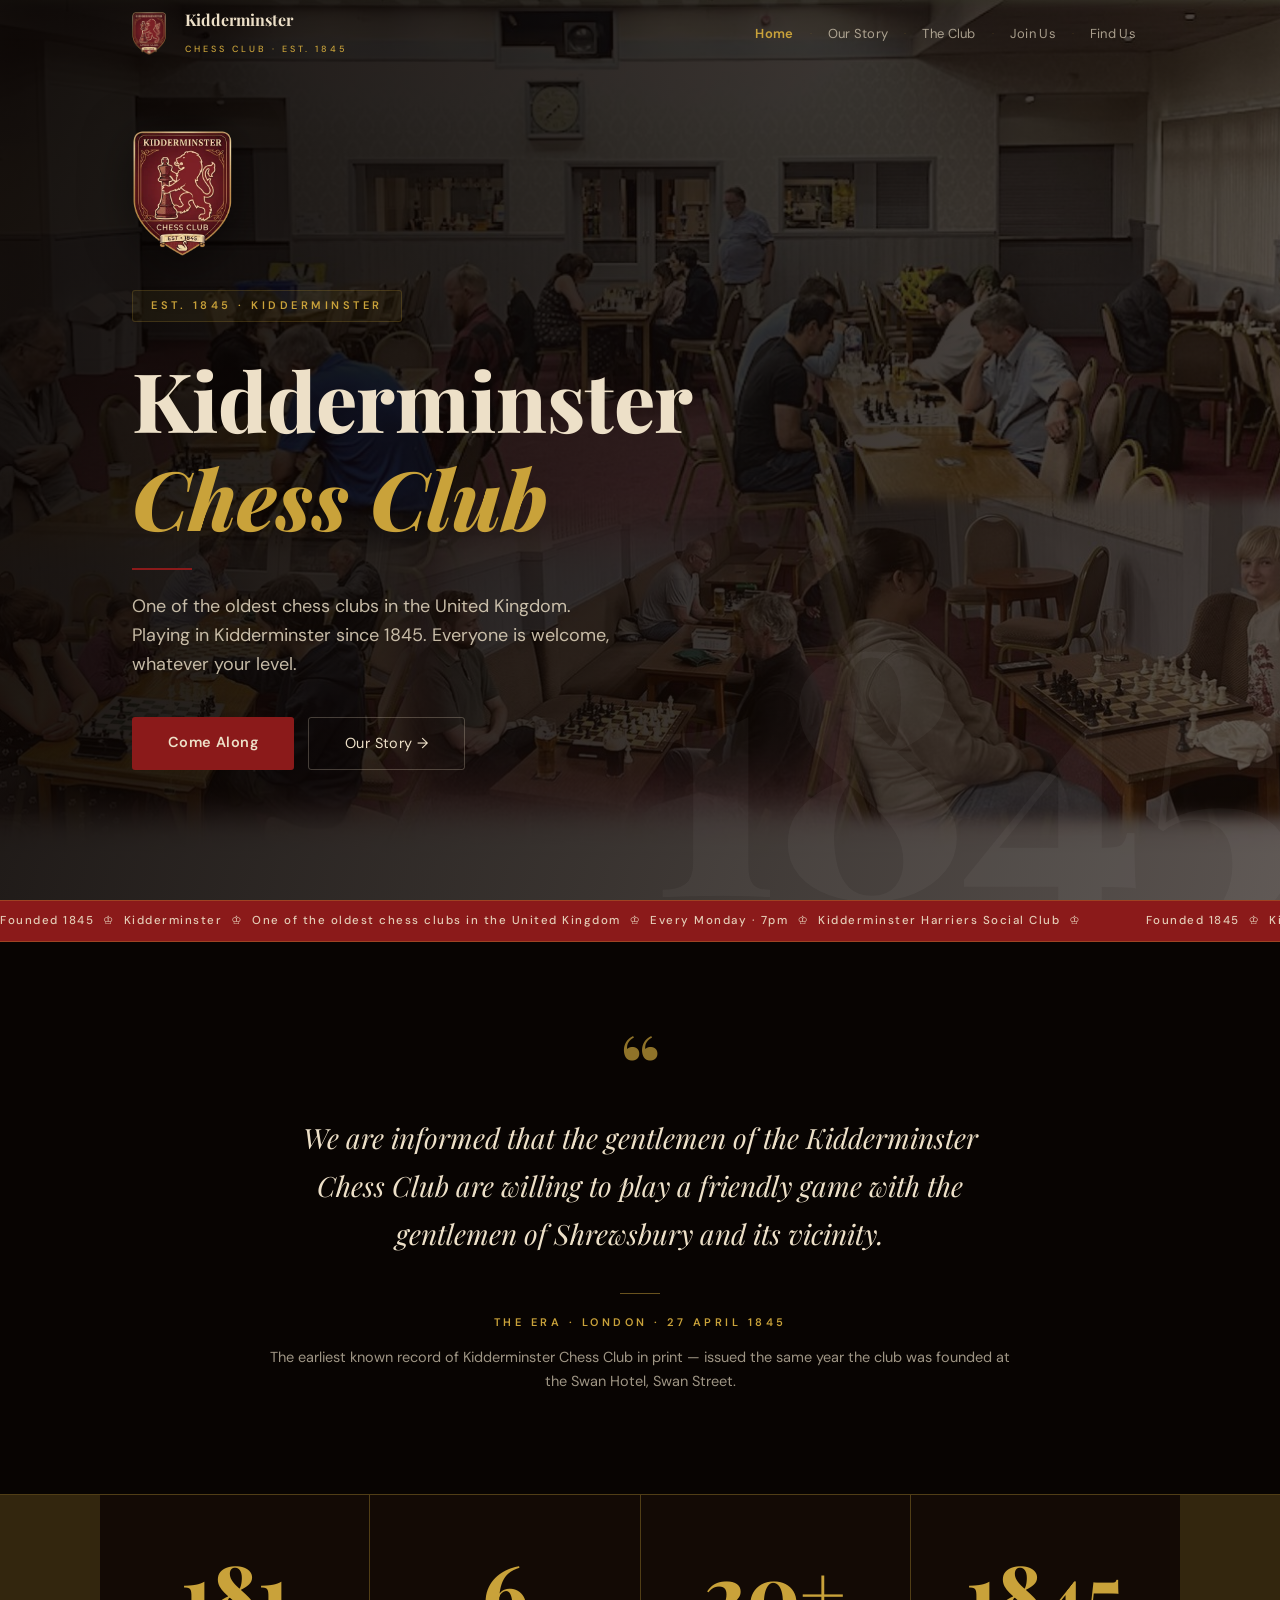
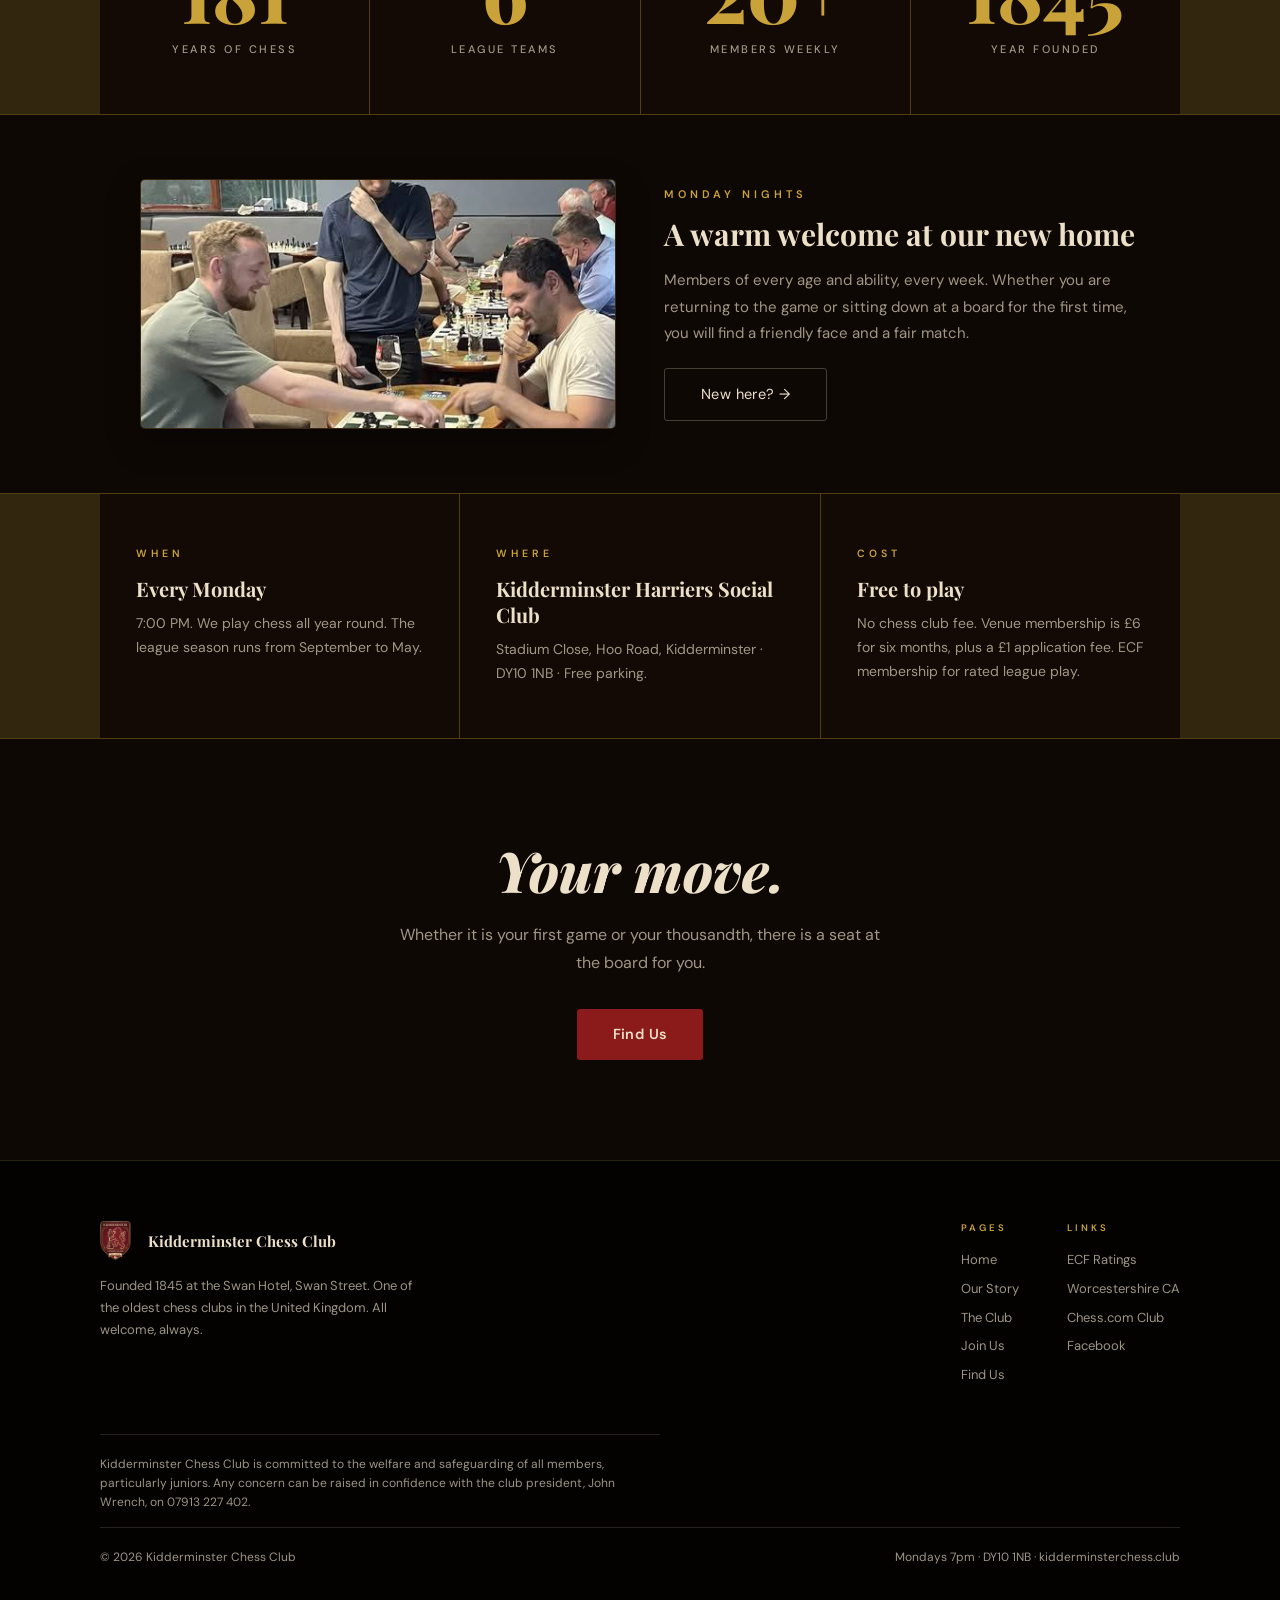
==== index.html @ d69daa22 "Add files via upload" ====
<!DOCTYPE html>
<html lang="en">
<head>
<meta charset="UTF-8">
<meta name="viewport" content="width=device-width, initial-scale=1.0">
<title>Kidderminster Chess Club | Founded 1845 | One of the UK's Oldest Chess Clubs</title>
<meta name="description" content="Kidderminster Chess Club has met since 1845. All abilities welcome, every Monday 7pm at Kidderminster Harriers Social Club. Beginners to county champions.">
<link rel="canonical" href="https://kidderminsterchess.club/">
<meta property="og:type" content="website">
<meta property="og:title" content="Kidderminster Chess Club | Founded 1845 | One of the UK's Oldest Chess Clubs">
<meta property="og:description" content="Kidderminster Chess Club has met since 1845. All abilities welcome, every Monday 7pm at Kidderminster Harriers Social Club. Beginners to county champions.">
<meta property="og:url" content="https://kidderminsterchess.club/">
<meta property="og:image" content="https://kidderminsterchess.club/images/new-venue.jpg">
<meta property="og:site_name" content="Kidderminster Chess Club">
<meta name="twitter:card" content="summary_large_image">
<meta name="twitter:title" content="Kidderminster Chess Club | Founded 1845 | One of the UK's Oldest Chess Clubs">
<meta name="twitter:description" content="Kidderminster Chess Club has met since 1845. All abilities welcome, every Monday 7pm at Kidderminster Harriers Social Club. Beginners to county champions.">
<meta name="twitter:image" content="https://kidderminsterchess.club/images/new-venue.jpg">
<meta name="theme-color" content="#0e0804">
<link rel="icon" type="image/png" sizes="32x32" href="/images/favicon-32.png">
<link rel="icon" type="image/png" sizes="16x16" href="/images/favicon-16.png">
<link rel="apple-touch-icon" sizes="180x180" href="/images/favicon-180.png">
<link rel="manifest" href="/site.webmanifest">
<link rel="preconnect" href="https://fonts.googleapis.com">
<link rel="preconnect" href="https://fonts.gstatic.com" crossorigin>
<link href="https://fonts.googleapis.com/css2?family=Playfair+Display:ital,wght@0,400;0,600;0,700;0,800;1,400;1,600;1,700&family=DM+Sans:wght@300;400;500;600;700&display=swap" rel="stylesheet">
<link rel="stylesheet" href="/styles.css">
<link rel="preload" as="image" href="/images/new-venue.jpg" fetchpriority="high">
<script type="application/ld+json">{
  "@context":"https://schema.org",
  "@type":"SportsClub",
  "name":"Kidderminster Chess Club",
  "alternateName":"KCC",
  "foundingDate":"1845",
  "url":"https://kidderminsterchess.club",
  "logo":"https://kidderminsterchess.club/images/logo.png",
  "image":"https://kidderminsterchess.club/images/new-venue.jpg",
  "email":"j.wrench11@gmail.com",
  "telephone":"+447913227402",
  "sport":"Chess",
  "description":"Kidderminster Chess Club, founded 1845, is one of the oldest chess clubs in the United Kingdom. All abilities welcome, every Monday at 7pm.",
  "address":{
    "@type":"PostalAddress",
    "streetAddress":"Kidderminster Harriers Social & Supporters Club, Stadium Close, Hoo Road",
    "addressLocality":"Kidderminster",
    "addressRegion":"Worcestershire",
    "postalCode":"DY10 1NB",
    "addressCountry":"GB"
  },
  "openingHours":"Mo 19:00-22:00"
}</script>
<!-- ANALYTICS: paste your Plausible or Google Analytics snippet here before launch -->
</head>
<body>
<a class="skip-link" href="#main">Skip to content</a><nav class="nav">
  <div class="nav-inner">
    <a href="/" class="nav-brand">
      <img src="/images/logo.webp" alt="Kidderminster Chess Club crest" width="360" height="386">
      <span class="nav-text"><span class="t1">Kidderminster</span><br><span class="t2">Chess Club · Est. 1845</span></span>
    </a>
    <div class="nav-links"><a href="/" class="active">Home</a><span class="sep">·</span><a href="/our-story.html">Our Story</a><span class="sep">·</span><a href="/the-club.html">The Club</a><span class="sep">·</span><a href="/join-us.html">Join Us</a><span class="sep">·</span><a href="/find-us.html">Find Us</a></div>
    <button class="nav-toggle" aria-label="Menu">Menu</button>
  </div>
  <div class="nav-mobile"><a href="/" class="active">Home</a><a href="/our-story.html">Our Story</a><a href="/the-club.html">The Club</a><a href="/join-us.html">Join Us</a><a href="/find-us.html">Find Us</a></div>
</nav><main id="main">
<section class="hero">
  <div class="hero-year">1845</div>
  <div class="hero-content">
    <img src="/images/logo.webp" alt="Kidderminster Chess Club crest" class="hero-badge" width="360" height="386" fetchpriority="high">
    <div class="hero-pill"><span>Est. 1845 · Kidderminster</span></div>
    <h1>Kidderminster<br><em>Chess Club</em></h1>
    <div class="hero-rule"></div>
    <p>One of the oldest chess clubs in the United Kingdom. Playing in Kidderminster since 1845. Everyone is welcome, whatever your level.</p>
    <div class="hero-btns">
      <a href="/find-us.html" class="btn btn-primary">Come Along</a>
      <a href="/our-story.html" class="btn btn-ghost">Our Story →</a>
    </div>
  </div>
</section>

<div class="marquee"><div class="marquee-track">
  <span>Founded 1845 &nbsp;♔&nbsp; Kidderminster &nbsp;♔&nbsp; One of the oldest chess clubs in the United Kingdom &nbsp;♔&nbsp; Every Monday · 7pm &nbsp;♔&nbsp; Kidderminster Harriers Social Club &nbsp;♔&nbsp; </span>
  <span aria-hidden="true">Founded 1845 &nbsp;♔&nbsp; Kidderminster &nbsp;♔&nbsp; One of the oldest chess clubs in the United Kingdom &nbsp;♔&nbsp; Every Monday · 7pm &nbsp;♔&nbsp; Kidderminster Harriers Social Club &nbsp;♔&nbsp; </span>
</div></div>

<section class="quote">
  <div class="quote-inner reveal">
    <div class="quote-mark">&ldquo;</div>
    <p class="quote-text">We are informed that the gentlemen of the Kidderminster Chess Club are willing to play a friendly game with the gentlemen of Shrewsbury and its vicinity.</p>
    <div class="quote-rule"></div>
    <div class="quote-attr">The Era · London · 27 April 1845</div>
    <div class="quote-ctx">The earliest known record of Kidderminster Chess Club in print — issued the same year the club was founded at the Swan Hotel, Swan Street.</div>
  </div>
</section>

<section class="numbers">
  <div class="numbers-grid gridlines">
    <div class="num-cell"><div class="n">181</div><div class="l">Years of chess</div></div>
    <div class="num-cell"><div class="n">6</div><div class="l">League teams</div></div>
    <div class="num-cell"><div class="n">20+</div><div class="l">Members weekly</div></div>
    <div class="num-cell"><div class="n">1845</div><div class="l">Year founded</div></div>
  </div>
</section>

<section class="photo-feature">
  <div class="photo-feature-inner">
    <div class="photo-frame"><img src="/images/club-action.jpg" alt="Two members in the middle of a friendly game" width="500" height="261" loading="lazy"></div>
    <div class="photo-feature-text">
      <div class="eyebrow">Monday nights</div>
      <h2>A warm welcome at our new home</h2>
      <p>Members of every age and ability, every week. Whether you are returning to the game or sitting down at a board for the first time, you will find a friendly face and a fair match.</p>
      <a href="/join-us.html" class="btn btn-ghost">New here? →</a>
    </div>
  </div>
</section>

<section class="visit">
  <div class="visit-grid gridlines">
    <div class="visit-cell"><div class="eyebrow">When</div><h3>Every Monday</h3><p>7:00 PM. We play chess all year round. The league season runs from September to May.</p></div>
    <div class="visit-cell"><div class="eyebrow">Where</div><h3>Kidderminster Harriers Social Club</h3><p>Stadium Close, Hoo Road, Kidderminster · DY10 1NB · Free parking.</p></div>
    <div class="visit-cell"><div class="eyebrow">Cost</div><h3>Free to play</h3><p>No chess club fee. Venue membership is £6 for six months, plus a £1 application fee. ECF membership for rated league play.</p></div>
  </div>
</section>

<section class="cta">
  <div class="cta-inner">
    <h2>Your move.</h2>
    <p>Whether it is your first game or your thousandth, there is a seat at the board for you.</p>
    <a href="/find-us.html" class="btn btn-primary">Find Us</a>
  </div>
</section>
</main><footer class="footer">
  <div class="footer-inner">
    <div class="footer-top">
      <div class="footer-brand">
        <div class="bn"><img src="/images/logo.webp" alt="Kidderminster Chess Club crest" width="360" height="386"><span>Kidderminster Chess Club</span></div>
        <p>Founded 1845 at the Swan Hotel, Swan Street. One of the oldest chess clubs in the United Kingdom. All welcome, always.</p>
      </div>
      <div class="footer-cols">
        <div class="footer-col">
          <h4>Pages</h4>
          <a href="/">Home</a><a href="/our-story.html">Our Story</a><a href="/the-club.html">The Club</a><a href="/join-us.html">Join Us</a><a href="/find-us.html">Find Us</a>
        </div>
        <div class="footer-col">
          <h4>Links</h4>
          <a href="https://rating.englishchess.org.uk" target="_blank" rel="noopener">ECF Ratings</a>
          <a href="http://www.worcestershirechess.org.uk" target="_blank" rel="noopener">Worcestershire CA</a>
          <a href="https://www.chess.com/club/kidderminster" target="_blank" rel="noopener">Chess.com Club</a>
          <a href="https://www.facebook.com" target="_blank" rel="noopener">Facebook</a>
        </div>
      </div>
    </div>
    <p class="footer-safe">Kidderminster Chess Club is committed to the welfare and safeguarding of all members, particularly juniors. Any concern can be raised in confidence with the club president, John Wrench, on 07913 227 402.</p>
    <div class="footer-bottom">
      <div>© 2026 Kidderminster Chess Club</div>
      <div>Mondays 7pm · DY10 1NB · kidderminsterchess.club</div>
    </div>
  </div>
</footer>
<script src="/script.js"></script>
</body>
</html>
---- styles.css ----
:root{
  --bg:#0e0804; --bg-alt:#130a05; --bg-mid:#1a0e07; --bg-deep:#080402;
  --crimson:#8b1a1a; --crimson-bright:#b02222;
  --gold:#c9a23a; --gold-light:#ddb84e;
  --gold-border:rgba(201,162,58,0.2); --gold-bg:rgba(201,162,58,0.07);
  --cream:#ede0c8;
  --cream-2:rgba(237,224,200,0.82);
  --cream-3:rgba(237,224,200,0.66);
  --cream-muted:rgba(237,224,200,0.14);
  --display:'Playfair Display',Georgia,serif;
  --body:'DM Sans',system-ui,sans-serif;
}
*{box-sizing:border-box;margin:0;padding:0;}
.skip-link{position:absolute;left:-9999px;top:0;z-index:2000;background:var(--gold);color:#0e0804;padding:12px 20px;font-family:var(--body);font-weight:600;font-size:14px;border-radius:0 0 4px 0;}
.skip-link:focus{left:0;}
a:focus-visible,button:focus-visible,input:focus-visible,textarea:focus-visible,.faq-q:focus-visible,.league-head:focus-visible{outline:2px solid var(--gold);outline-offset:3px;border-radius:2px;}
html{-webkit-text-size-adjust:100%;scroll-behavior:smooth;}
body{background:var(--bg);color:var(--cream);font-family:var(--body);overflow-x:hidden;line-height:1.6;}
a{color:inherit;}
img{max-width:100%;display:block;}

/* NAV */
.nav{position:fixed;top:0;left:0;right:0;z-index:1000;transition:background .4s,border-color .4s;border-bottom:1px solid transparent;}
.nav.scrolled{background:rgba(14,8,4,0.96);border-bottom:1px solid var(--gold-border);backdrop-filter:blur(12px);}
.nav-inner{max-width:1080px;margin:0 auto;padding:0 32px;height:68px;display:flex;align-items:center;justify-content:space-between;}
.nav-brand{display:flex;align-items:center;gap:12px;text-decoration:none;}
.nav-brand img{height:44px;width:auto;}
.nav-brand .t1{font-family:var(--display);font-size:16px;font-weight:700;color:var(--cream);line-height:1.1;}
.nav-brand .t2{font-size:9px;letter-spacing:3px;color:var(--gold);text-transform:uppercase;font-weight:500;}
.nav-links{display:flex;gap:4px;align-items:center;}
.nav-links a{text-decoration:none;font-size:13px;color:var(--cream-3);padding:8px 12px;letter-spacing:.3px;font-weight:400;border-radius:4px;}
.nav-links a.active{color:var(--gold);font-weight:600;}
.nav-links .sep{color:var(--gold-border);font-size:10px;}
.nav-toggle{display:none;background:transparent;border:1px solid var(--gold-border);color:var(--cream);cursor:pointer;padding:8px 14px;border-radius:5px;font-family:var(--body);font-size:12px;letter-spacing:1px;}
.nav-mobile{display:none;background:rgba(14,8,4,0.98);border-top:1px solid var(--gold-border);padding:12px 32px 20px;}
.nav-mobile a{display:block;text-decoration:none;padding:14px 0;font-family:var(--display);font-size:18px;color:var(--cream);border-bottom:1px solid var(--cream-muted);}
.nav-mobile a.active{color:var(--gold);}

/* layout */
.wrap{max-width:1080px;margin:0 auto;padding:0 32px;}
.section{padding:72px 32px;}
.eyebrow{font-size:11px;letter-spacing:4px;color:var(--gold);text-transform:uppercase;font-weight:600;}
h1,h2,h3{font-family:var(--display);color:var(--cream);font-weight:700;line-height:1.2;}
p{color:var(--cream-3);}
.btn{display:inline-block;text-decoration:none;border:none;cursor:pointer;font-family:var(--body);font-weight:600;border-radius:3px;letter-spacing:.4px;}
.btn-primary{background:var(--crimson);color:var(--cream);padding:14px 36px;font-size:14.5px;}
.btn-primary:hover{background:var(--crimson-bright);}
.btn-ghost{background:transparent;color:var(--cream);border:1px solid rgba(237,224,200,0.25);padding:14px 36px;font-size:14.5px;font-weight:400;}
.btn-ghost:hover{border-color:var(--gold);color:var(--gold);}

/* HERO */
.hero{min-height:100vh;position:relative;overflow:hidden;display:flex;align-items:center;
  background:linear-gradient(105deg,rgba(8,3,1,0.94) 0%,rgba(14,7,3,0.82) 55%,rgba(20,10,5,0.7) 100%),url('/images/new-venue.jpg') center/cover no-repeat;
  background-color:var(--bg);}
.hero-year{position:absolute;right:-1%;bottom:0;line-height:.85;font-family:var(--display);font-weight:800;color:#fff;opacity:.035;font-size:clamp(160px,28vw,340px);user-select:none;pointer-events:none;letter-spacing:-.02em;}
.hero-content{max-width:1080px;margin:0 auto;padding:0 32px;z-index:1;width:100%;}
.hero-badge{height:130px;width:auto;margin-bottom:30px;filter:drop-shadow(0 8px 24px rgba(0,0,0,0.5));}
.hero-pill{display:inline-flex;align-items:center;gap:10px;background:var(--gold-bg);border:1px solid var(--gold-border);border-radius:3px;padding:6px 18px;margin-bottom:28px;}
.hero-pill span{font-size:11px;letter-spacing:3.5px;color:var(--gold);text-transform:uppercase;font-weight:600;}
.hero h1{font-size:clamp(44px,7.5vw,82px);font-weight:800;margin:0 0 22px;max-width:600px;}
.hero h1 em{color:var(--gold);font-style:italic;}
.hero-rule{width:60px;height:2px;background:var(--crimson);margin-bottom:22px;}
.hero p{font-size:clamp(15px,2vw,18px);color:var(--cream-2);max-width:480px;margin-bottom:38px;}
.hero-btns{display:flex;gap:14px;flex-wrap:wrap;}

/* MARQUEE */
.marquee{background:var(--crimson);overflow:hidden;border-top:1px solid rgba(201,162,58,0.3);border-bottom:1px solid rgba(201,162,58,0.3);}
.marquee-track{display:flex;animation:marquee 36s linear infinite;white-space:nowrap;}
.marquee span{font-size:11.5px;font-weight:500;color:rgba(237,224,200,0.9);letter-spacing:1.5px;padding:11px 0;padding-right:60px;}
@keyframes marquee{0%{transform:translateX(0)}100%{transform:translateX(-50%)}}

/* QUOTE */
.quote{background:var(--bg-deep);padding:100px 32px;}
.quote-inner{max-width:740px;margin:0 auto;text-align:center;}
.quote-mark{font-family:var(--display);font-size:88px;color:var(--gold);line-height:.5;margin-bottom:28px;font-weight:700;opacity:.7;}
.quote-text{font-family:var(--display);font-size:clamp(19px,3vw,28px);font-style:italic;color:var(--cream);line-height:1.7;}
.quote-rule{width:40px;height:1px;background:var(--gold);margin:36px auto 20px;opacity:.5;}
.quote-attr{font-size:11px;letter-spacing:3.5px;color:var(--gold);text-transform:uppercase;font-weight:600;}
.quote-ctx{font-size:14.5px;color:var(--cream-3);margin-top:14px;line-height:1.65;}

/* reveal */
.reveal{opacity:0;transform:translateY(28px);transition:opacity .9s ease,transform .9s ease;}
.reveal.in{opacity:1;transform:none;}

/* grid lines */
.gridlines{display:grid;gap:1px;background:var(--gold-border);}
.gridlines>div{background:var(--bg-alt);}
.numbers{border-top:1px solid var(--gold-border);border-bottom:1px solid var(--gold-border);background:var(--gold-border);}
.numbers-grid{max-width:1080px;margin:0 auto;grid-template-columns:repeat(4,1fr);}
.num-cell{padding:56px 20px;text-align:center;}
.num-cell .n{font-family:var(--display);font-size:clamp(46px,7vw,80px);font-weight:800;color:var(--gold);line-height:1;}
.num-cell .l{font-size:11px;letter-spacing:2.5px;color:var(--cream-3);text-transform:uppercase;margin-top:10px;font-weight:500;}

/* venue feature */
.venue{position:relative;background:var(--bg);}
.venue img{width:100%;max-height:580px;object-fit:cover;object-position:center 30%;}
.venue-cap{position:absolute;bottom:0;left:0;right:0;padding:80px 32px 28px;background:linear-gradient(transparent,rgba(8,4,2,0.92));}
.venue-cap-inner{max-width:1080px;margin:0 auto;display:flex;justify-content:space-between;align-items:flex-end;flex-wrap:wrap;gap:12px;}
.venue-cap .eyebrow{margin-bottom:6px;}
.venue-cap h3{font-size:clamp(18px,3vw,26px);color:var(--cream);font-weight:600;}
.venue-cap p{font-size:14px;color:var(--cream-3);margin-top:5px;}

/* visit strip */
.visit{background:var(--gold-border);border-top:1px solid var(--gold-border);border-bottom:1px solid var(--gold-border);}
.visit-grid{max-width:1080px;margin:0 auto;grid-template-columns:repeat(3,1fr);}
.visit-cell{background:var(--bg-mid);padding:52px 36px;}
.visit-cell .eyebrow{font-size:10.5px;margin-bottom:14px;}
.visit-cell h3{font-size:clamp(16px,2vw,20px);color:var(--cream);font-weight:700;margin-bottom:10px;line-height:1.3;}
.visit-cell p{font-size:14px;color:var(--cream-3);line-height:1.7;}

/* cta */
.cta{background:var(--bg);padding:100px 32px;text-align:center;}
.cta-inner{max-width:480px;margin:0 auto;}
.cta h2{font-size:clamp(36px,6vw,56px);font-weight:800;color:var(--cream);line-height:1.1;margin-bottom:20px;font-style:italic;}
.cta p{font-size:16px;color:var(--cream-3);line-height:1.75;margin-bottom:32px;}

/* page header */
.page-head{background:var(--bg-deep);padding:128px 32px 72px;}
.story-hero{position:relative;min-height:56vh;display:flex;align-items:center;text-align:center;padding:128px 32px 72px;background:linear-gradient(rgba(8,4,2,0.84),rgba(14,7,3,0.92)),url('/images/new-venue.jpg') center/cover no-repeat;background-color:var(--bg-deep);}
.story-hero-content{max-width:720px;margin:0 auto;}
.story-hero .eyebrow{display:block;margin-bottom:18px;}
.story-hero h1{font-size:clamp(30px,5vw,50px);font-weight:800;margin:0 0 0;line-height:1.14;}
.story-hero p{font-size:16px;color:var(--cream-2);line-height:1.75;margin:0;}
.page-head-inner{max-width:1080px;margin:0 auto;}
.page-head .eyebrow{margin-bottom:14px;display:block;}
.page-head h1{font-size:clamp(32px,5.5vw,52px);font-weight:800;margin:0 0 20px;max-width:640px;}
.page-head p{font-size:16px;color:var(--cream-2);line-height:1.75;max-width:600px;}

/* timeline */
.timeline{max-width:760px;margin:0 auto;padding:80px 32px;}
.tl-track{position:relative;padding-left:30px;}
.tl-line{position:absolute;left:5px;top:10px;bottom:10px;width:1px;background:var(--gold-border);}
.tl-item{position:relative;margin-bottom:48px;padding-left:30px;}
.tl-dot{position:absolute;left:-30px;top:7px;width:11px;height:11px;border-radius:50%;background:var(--bg);border:2px solid var(--gold);}
.tl-year{font-family:var(--display);font-size:14px;font-weight:700;color:var(--gold);margin-bottom:8px;letter-spacing:.5px;}
.tl-item h3{font-size:clamp(18px,2.5vw,22px);font-weight:700;color:var(--cream);margin:0 0 10px;line-height:1.3;}
.tl-item p{font-size:15px;line-height:1.8;margin:0;}
.tl-item p.it{color:var(--cream-2);font-style:italic;}

/* cards */
.cards{grid-template-columns:repeat(auto-fit,minmax(280px,1fr));}
.card{background:var(--bg-alt);padding:28px 26px;}
.card h3{font-family:var(--display);font-size:17px;font-weight:700;color:var(--cream);margin-bottom:7px;}
.card p{font-size:14px;color:var(--cream-3);line-height:1.65;margin:0;}
.card .time{font-size:12px;color:var(--gold);font-weight:500;margin-bottom:14px;letter-spacing:.5px;}
.card a.tablelink{font-size:13px;color:var(--gold-light);text-decoration:none;font-weight:500;}

/* faq */
.faq{max-width:660px;margin:0 auto;padding:60px 32px;}
.faq-item{border-bottom:1px solid var(--cream-muted);}
.faq-q{width:100%;text-align:left;background:transparent;border:none;padding:22px 0;cursor:pointer;display:flex;justify-content:space-between;align-items:center;gap:20px;}
.faq-q span{font-family:var(--display);font-size:clamp(15px,2vw,18px);font-weight:600;color:var(--cream);line-height:1.35;}
.faq-q .plus{font-size:22px;color:var(--gold);flex-shrink:0;transition:transform .2s ease;line-height:1;}
.faq-q.open .plus{transform:rotate(45deg);}
.faq-a{max-height:0;overflow:hidden;transition:max-height .3s ease;}
.faq-a p{font-size:15px;color:var(--cream-3);line-height:1.8;margin:0 0 22px;}

/* contact / form */
.contact-grid{max-width:1080px;margin:0 auto;grid-template-columns:repeat(auto-fit,minmax(300px,1fr));}
.contact-cell{background:var(--bg-alt);padding:36px 32px;}
.contact-cell .eyebrow{font-size:10.5px;margin-bottom:20px;display:block;}
.contact-cell .kv{margin-bottom:14px;}
.contact-cell .k{font-size:10.5px;letter-spacing:2px;color:var(--cream-3);text-transform:uppercase;margin-bottom:3px;font-weight:500;}
.contact-cell .v{font-size:15px;color:var(--cream);font-weight:500;}
.form-field{margin-bottom:16px;}
.form-field label{display:block;font-size:11px;letter-spacing:1.5px;text-transform:uppercase;color:var(--cream-3);margin-bottom:6px;font-weight:600;}
.form-field input,.form-field textarea{width:100%;background:var(--bg);border:1px solid var(--gold-border);color:var(--cream);padding:12px 14px;font-family:var(--body);font-size:15px;border-radius:3px;}
.form-field input:focus,.form-field textarea:focus{outline:none;border-color:var(--gold);}
.map-wrap{max-width:1080px;margin:0 auto;padding:0 32px 32px;}
.map-wrap iframe{width:100%;height:360px;border:0;display:block;background:var(--bg-alt);}

/* league accordion */
.league-card{display:flex;flex-direction:column;gap:6px;background:var(--bg-alt);padding:26px;text-decoration:none;transition:background .2s;}
.league-card:hover{background:var(--bg-mid);}
.league-card h3{font-family:var(--display);font-size:17px;color:var(--cream);font-weight:700;margin:0;}
.league-card .time{font-size:12px;color:var(--gold);margin-top:5px;letter-spacing:.5px;}
.league-go{font-size:13px;color:var(--gold-light);font-weight:500;margin-top:12px;}

/* framed photos (kept at or under native size so they stay sharp) */
.photo-feature{padding:64px 32px;}
.photo-feature-inner{max-width:1000px;margin:0 auto;display:grid;grid-template-columns:1fr 1fr;gap:48px;align-items:center;}
.photo-feature-text .eyebrow{display:block;margin-bottom:12px;}
.photo-feature-text h2{font-size:clamp(22px,3vw,30px);font-weight:700;margin:0 0 14px;line-height:1.25;}
.photo-feature-text p{font-size:15px;color:var(--cream-3);line-height:1.75;margin:0 0 22px;}
.photo-frame{border:1px solid var(--gold-border);border-radius:5px;overflow:hidden;background:var(--bg-alt);box-shadow:0 12px 32px rgba(0,0,0,0.35);}
.photo-frame img{width:100%;height:auto;display:block;}
.photo-solo{max-width:600px;margin:0 auto;}
@media(max-width:760px){.photo-feature-inner{grid-template-columns:1fr;gap:28px;}}

/* footer */
.footer{background:#040201;border-top:1px solid var(--gold-border);padding:60px 32px 36px;}
.footer-inner{max-width:1080px;margin:0 auto;}
.footer-top{display:flex;justify-content:space-between;flex-wrap:wrap;gap:36px;margin-bottom:40px;}
.footer-brand{max-width:320px;}
.footer-brand .bn{display:flex;align-items:center;gap:11px;margin-bottom:14px;}
.footer-brand img{height:40px;width:auto;}
.footer-brand .bn span{font-family:var(--display);font-size:15px;font-weight:700;color:var(--cream);}
.footer-brand p{font-size:13px;color:var(--cream-3);line-height:1.7;}
.footer-cols{display:flex;gap:48px;flex-wrap:wrap;}
.footer-col h4{font-size:9.5px;letter-spacing:3px;color:var(--gold);text-transform:uppercase;margin-bottom:14px;font-weight:600;font-family:var(--body);}
.footer-col a{display:block;text-decoration:none;font-size:13px;color:var(--cream-3);margin-bottom:8px;}
.footer-safe{font-size:12px;color:var(--cream-3);line-height:1.6;border-top:1px solid var(--cream-muted);padding-top:20px;margin-bottom:14px;max-width:560px;}
.footer-bottom{border-top:1px solid var(--cream-muted);padding-top:20px;display:flex;justify-content:space-between;flex-wrap:wrap;gap:8px;}
.footer-bottom div{font-size:12px;color:var(--cream-3);}

@media(max-width:768px){
  .nav-links{display:none;}
  .nav-toggle{display:block;}
  .nav-text{display:none;}
}
@media(max-width:680px){
  .numbers-grid{grid-template-columns:repeat(2,1fr);}
  .visit-grid{grid-template-columns:1fr;}
  .hero-badge{height:96px;}
}
@media(prefers-reduced-motion:reduce){
  *,*::before,*::after{animation-duration:.01ms!important;animation-iteration-count:1!important;transition-duration:.01ms!important;scroll-behavior:auto!important;}
  .marquee-track{animation:none!important;}
  .reveal{opacity:1!important;transform:none!important;}
}
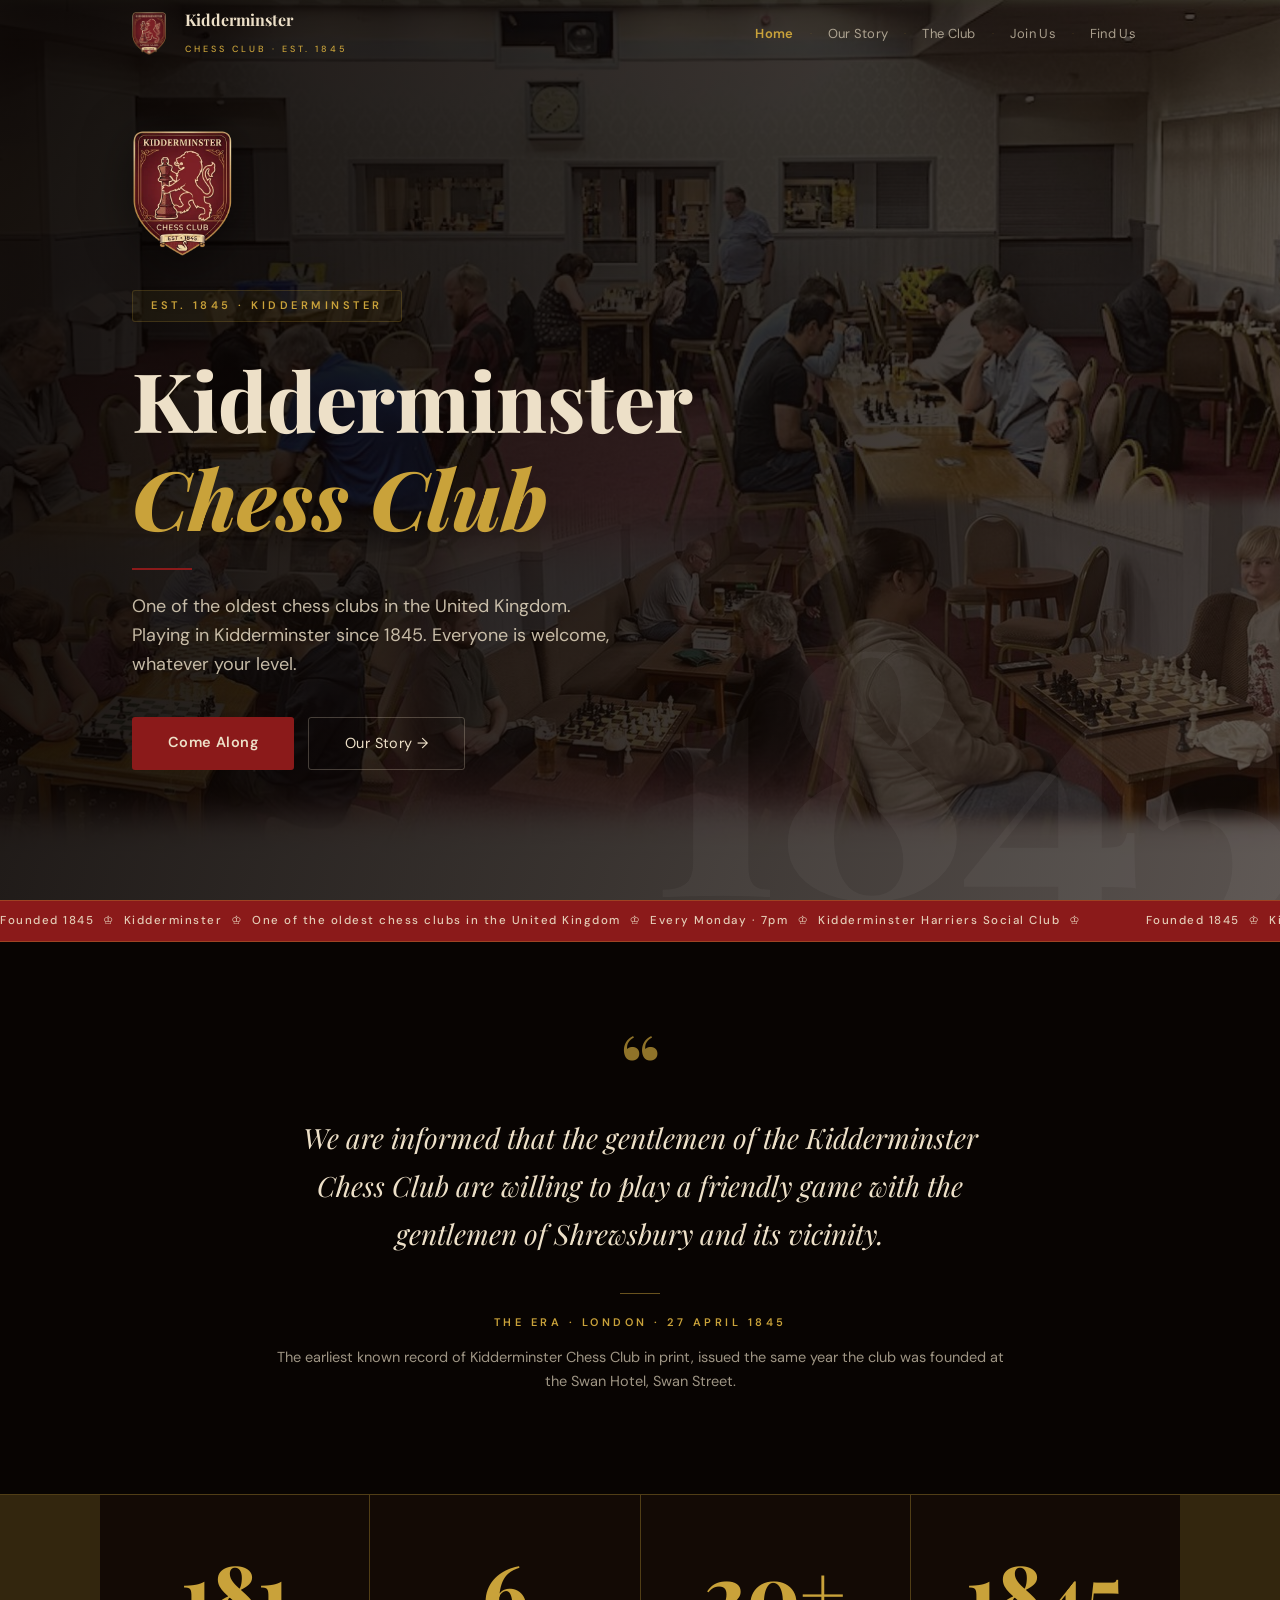
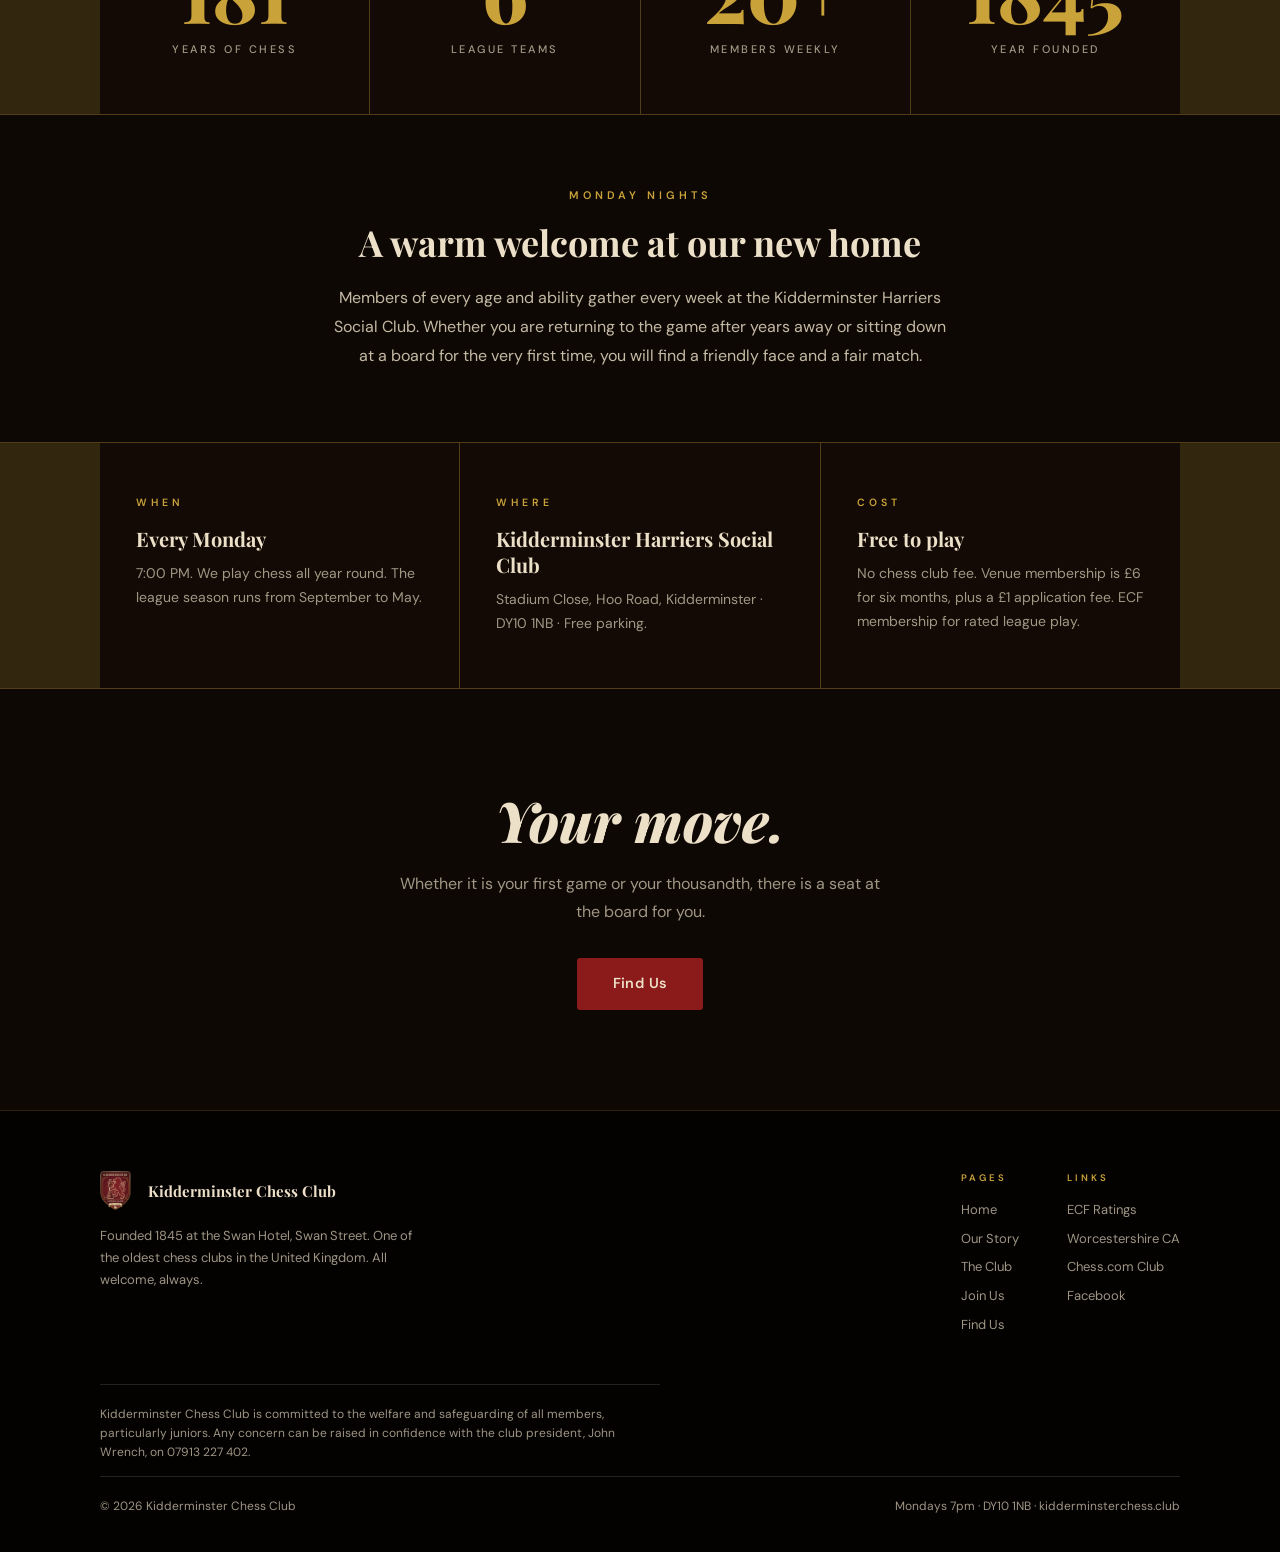
==== commit 59822ec1: "Add files via upload" ====
--- a/index.html
+++ b/index.html
@@ -89,7 +89,7 @@
     <p class="quote-text">We are informed that the gentlemen of the Kidderminster Chess Club are willing to play a friendly game with the gentlemen of Shrewsbury and its vicinity.</p>
     <div class="quote-rule"></div>
     <div class="quote-attr">The Era · London · 27 April 1845</div>
-    <div class="quote-ctx">The earliest known record of Kidderminster Chess Club in print — issued the same year the club was founded at the Swan Hotel, Swan Street.</div>
+    <div class="quote-ctx">The earliest known record of Kidderminster Chess Club in print, issued the same year the club was founded at the Swan Hotel, Swan Street.</div>
   </div>
 </section>
 
@@ -102,15 +102,11 @@
   </div>
 </section>
 
-<section class="photo-feature">
-  <div class="photo-feature-inner">
-    <div class="photo-frame"><img src="/images/club-action.jpg" alt="Two members in the middle of a friendly game" width="500" height="261" loading="lazy"></div>
-    <div class="photo-feature-text">
-      <div class="eyebrow">Monday nights</div>
-      <h2>A warm welcome at our new home</h2>
-      <p>Members of every age and ability, every week. Whether you are returning to the game or sitting down at a board for the first time, you will find a friendly face and a fair match.</p>
-      <a href="/join-us.html" class="btn btn-ghost">New here? →</a>
-    </div>
+<section class="section" style="text-align:center;">
+  <div class="wrap" style="max-width:680px;">
+    <div class="eyebrow">Monday nights</div>
+    <h2 style="font-size:clamp(24px,4vw,36px);margin:16px 0 20px;">A warm welcome at our new home</h2>
+    <p style="font-size:16px;color:var(--cream-2);line-height:1.8;">Members of every age and ability gather every week at the Kidderminster Harriers Social Club. Whether you are returning to the game after years away or sitting down at a board for the very first time, you will find a friendly face and a fair match.</p>
   </div>
 </section>
 
--- a/styles.css
+++ b/styles.css
@@ -186,7 +186,28 @@
 .photo-frame{border:1px solid var(--gold-border);border-radius:5px;overflow:hidden;background:var(--bg-alt);box-shadow:0 12px 32px rgba(0,0,0,0.35);}
 .photo-frame img{width:100%;height:auto;display:block;}
 .photo-solo{max-width:600px;margin:0 auto;}
-@media(max-width:760px){.photo-feature-inner{grid-template-columns:1fr;gap:28px;}}
+.photo-stack{display:grid;gap:18px;}
+.photo-gallery{display:grid;grid-template-columns:1fr 1fr;gap:18px;max-width:920px;margin:0 auto;align-items:start;}
+/* league accordion rows */
+.leagues{max-width:760px;}
+.league-row{border-bottom:1px solid var(--gold-border);}
+.league-row:first-child{border-top:1px solid var(--gold-border);}
+.league-bar{width:100%;background:transparent;border:none;cursor:pointer;padding:22px 4px;display:flex;justify-content:space-between;align-items:center;gap:16px;text-align:left;}
+.league-bar h3{font-family:var(--display);font-size:17px;color:var(--cream);font-weight:700;margin:0;transition:color .2s;}
+.league-bar .time{font-size:12px;color:var(--gold);margin-top:5px;letter-spacing:.5px;}
+.league-bar:hover h3{color:var(--gold-light);}
+.league-chev{font-size:22px;color:var(--gold);font-weight:300;line-height:1;transition:transform .3s;flex-shrink:0;}
+.league-bar.open .league-chev{transform:rotate(45deg);}
+.league-drawer{max-height:0;overflow:hidden;transition:max-height .35s ease;}
+.league-drawer-in{padding:0 4px 24px;}
+@media(max-width:760px){.photo-feature-inner{grid-template-columns:1fr;gap:28px;}.photo-gallery{grid-template-columns:1fr;}}
+/* gallery page */
+.gallery-grid{column-count:3;column-gap:16px;max-width:1100px;margin:0 auto;}
+.gallery-grid figure{break-inside:avoid;margin:0 0 16px;border:1px solid var(--gold-border);border-radius:4px;overflow:hidden;background:var(--bg-alt);}
+.gallery-grid img{width:100%;height:auto;display:block;}
+.gallery-grid figcaption{font-size:12.5px;color:var(--cream-3);padding:10px 12px;font-style:italic;}
+@media(max-width:900px){.gallery-grid{column-count:2;}}
+@media(max-width:560px){.gallery-grid{column-count:1;}}
 
 /* footer */
 .footer{background:#040201;border-top:1px solid var(--gold-border);padding:60px 32px 36px;}
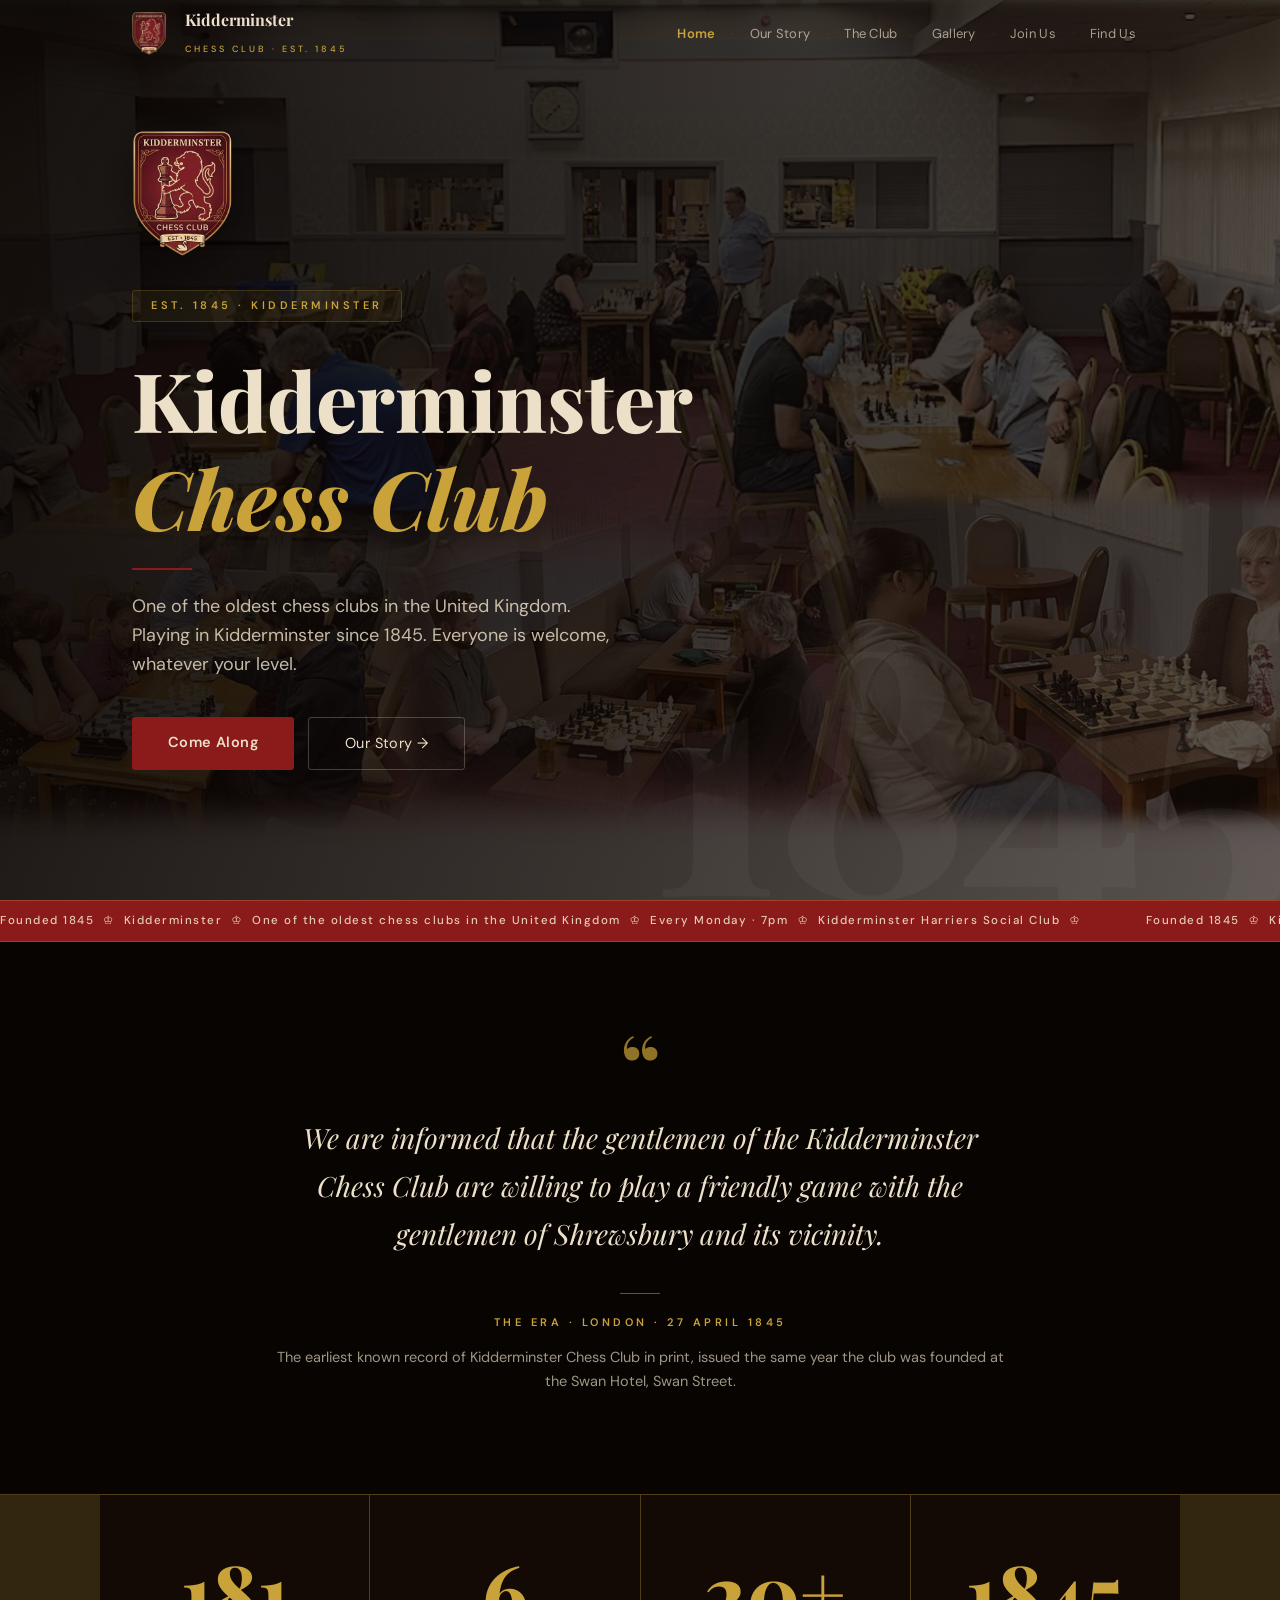
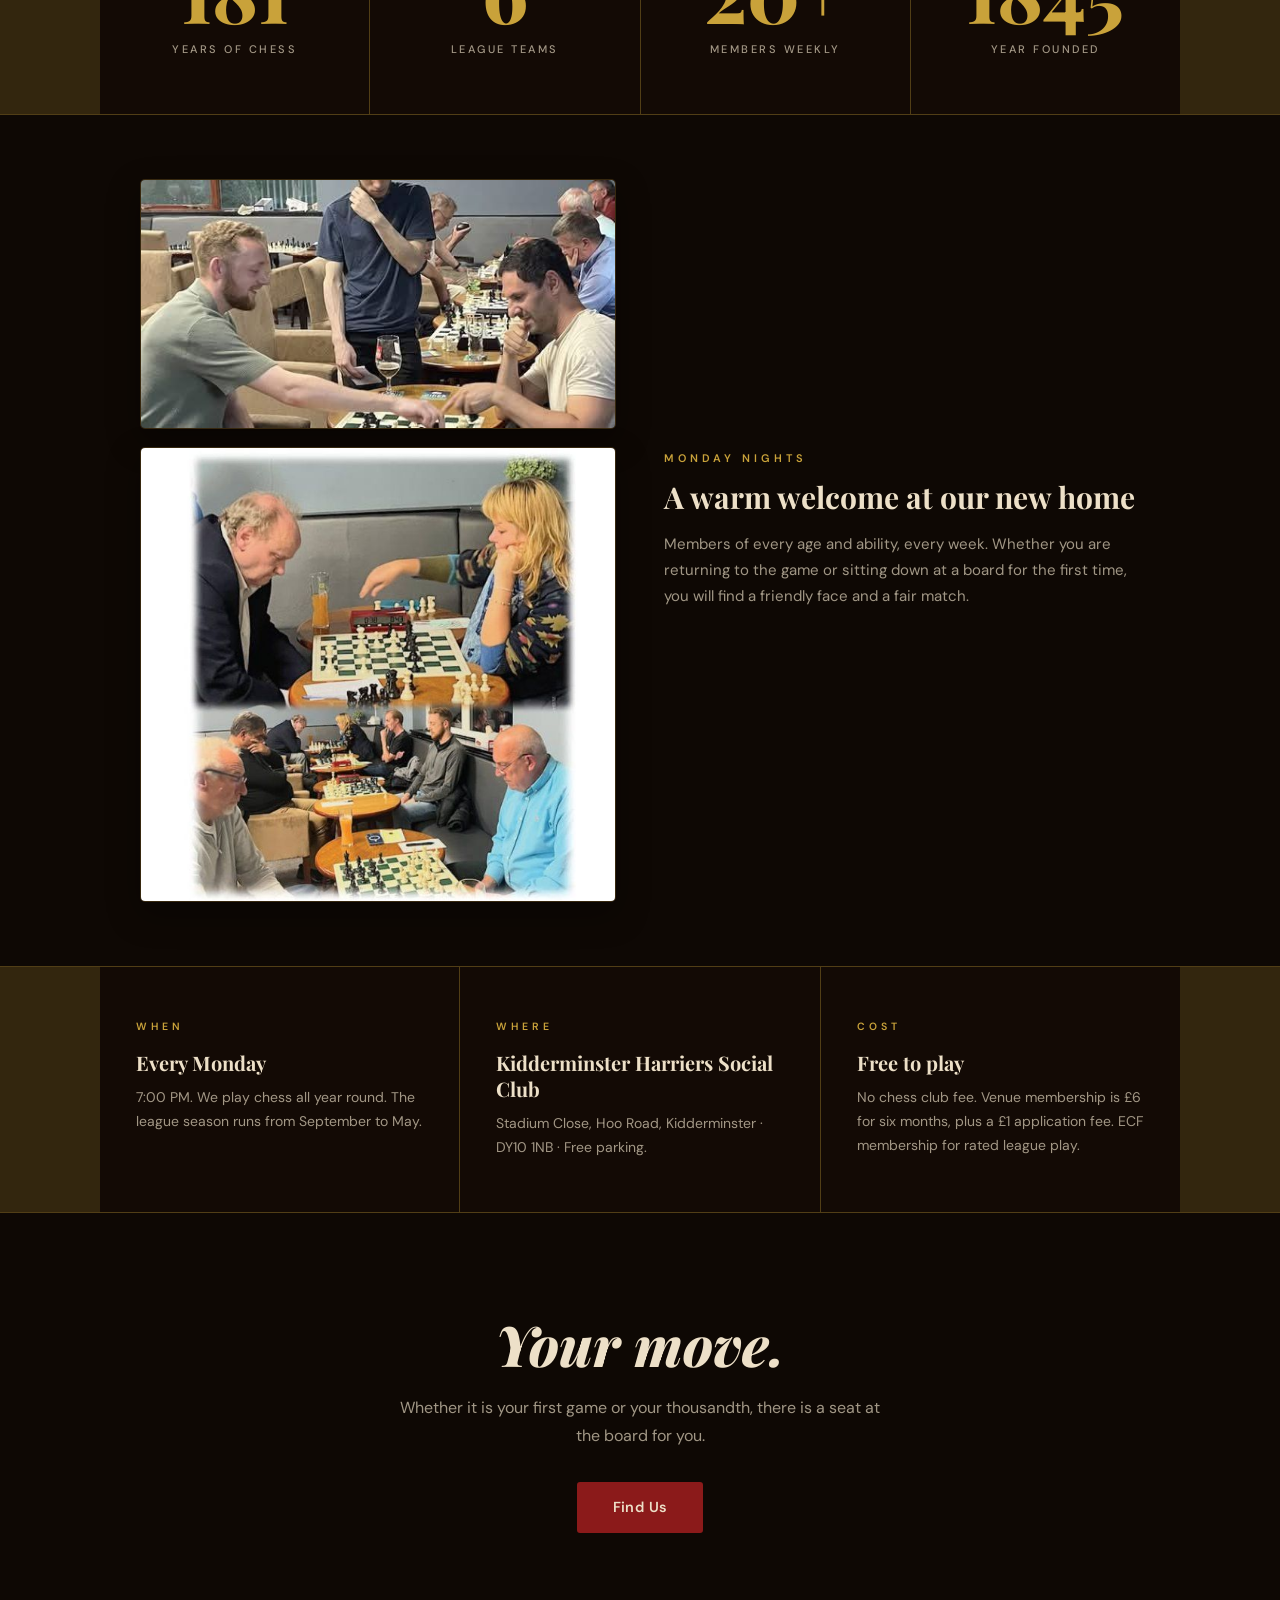
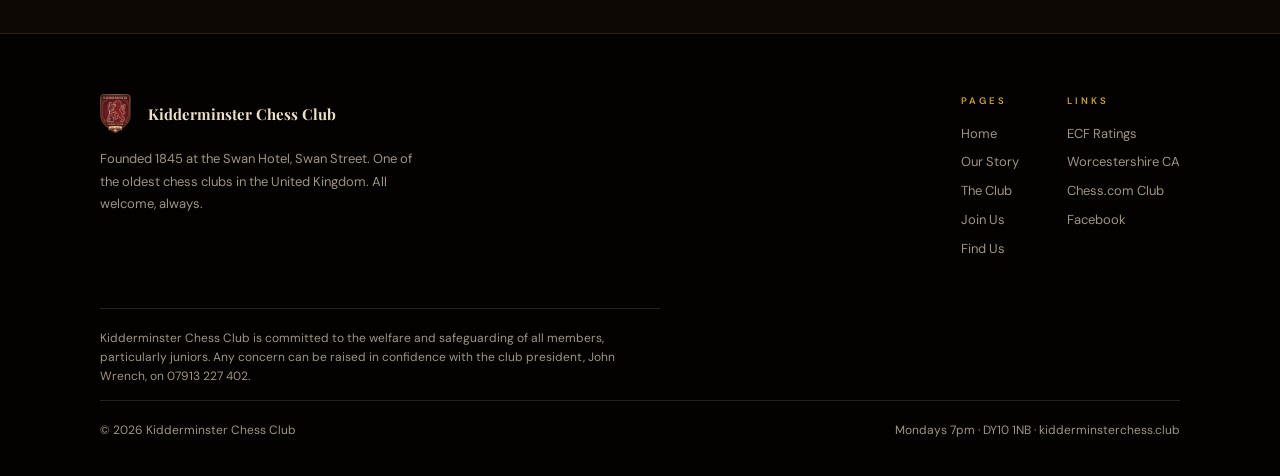
==== commit a322e622: "Add files via upload" ====
--- a/index.html
+++ b/index.html
@@ -58,10 +58,10 @@
       <img src="/images/logo.webp" alt="Kidderminster Chess Club crest" width="360" height="386">
       <span class="nav-text"><span class="t1">Kidderminster</span><br><span class="t2">Chess Club · Est. 1845</span></span>
     </a>
-    <div class="nav-links"><a href="/" class="active">Home</a><span class="sep">·</span><a href="/our-story.html">Our Story</a><span class="sep">·</span><a href="/the-club.html">The Club</a><span class="sep">·</span><a href="/join-us.html">Join Us</a><span class="sep">·</span><a href="/find-us.html">Find Us</a></div>
+    <div class="nav-links"><a href="/" class="active">Home</a><span class="sep">·</span><a href="/our-story.html">Our Story</a><span class="sep">·</span><a href="/the-club.html">The Club</a><span class="sep">·</span><a href="/gallery.html">Gallery</a><span class="sep">·</span><a href="/join-us.html">Join Us</a><span class="sep">·</span><a href="/find-us.html">Find Us</a></div>
     <button class="nav-toggle" aria-label="Menu">Menu</button>
   </div>
-  <div class="nav-mobile"><a href="/" class="active">Home</a><a href="/our-story.html">Our Story</a><a href="/the-club.html">The Club</a><a href="/join-us.html">Join Us</a><a href="/find-us.html">Find Us</a></div>
+  <div class="nav-mobile"><a href="/" class="active">Home</a><a href="/our-story.html">Our Story</a><a href="/the-club.html">The Club</a><a href="/gallery.html">Gallery</a><a href="/join-us.html">Join Us</a><a href="/find-us.html">Find Us</a></div>
 </nav><main id="main">
 <section class="hero">
   <div class="hero-year">1845</div>
@@ -102,11 +102,17 @@
   </div>
 </section>
 
-<section class="section" style="text-align:center;">
-  <div class="wrap" style="max-width:680px;">
-    <div class="eyebrow">Monday nights</div>
-    <h2 style="font-size:clamp(24px,4vw,36px);margin:16px 0 20px;">A warm welcome at our new home</h2>
-    <p style="font-size:16px;color:var(--cream-2);line-height:1.8;">Members of every age and ability gather every week at the Kidderminster Harriers Social Club. Whether you are returning to the game after years away or sitting down at a board for the very first time, you will find a friendly face and a fair match.</p>
+<section class="photo-feature">
+  <div class="photo-feature-inner">
+    <div class="photo-stack">
+      <div class="photo-frame"><img src="/images/club-action.jpg" alt="Two members in the middle of a friendly game" width="500" height="261" loading="lazy"></div>
+      <div class="photo-frame"><img src="/images/club-night.jpg" alt="Members playing across the club room" width="628" height="601" loading="lazy"></div>
+    </div>
+    <div class="photo-feature-text">
+      <div class="eyebrow">Monday nights</div>
+      <h2>A warm welcome at our new home</h2>
+      <p>Members of every age and ability, every week. Whether you are returning to the game or sitting down at a board for the first time, you will find a friendly face and a fair match.</p>
+    </div>
   </div>
 </section>
 
--- a/styles.css
+++ b/styles.css
@@ -188,6 +188,11 @@
 .photo-solo{max-width:600px;margin:0 auto;}
 .photo-stack{display:grid;gap:18px;}
 .photo-gallery{display:grid;grid-template-columns:1fr 1fr;gap:18px;max-width:920px;margin:0 auto;align-items:start;}
+.club-hero{position:relative;min-height:54vh;display:flex;align-items:center;text-align:center;padding:128px 32px 72px;background:linear-gradient(rgba(8,4,2,0.78),rgba(14,7,3,0.93)),url('/images/john-wrench.jpg') center 22%/cover no-repeat;background-color:var(--bg-deep);}
+.club-hero-content{max-width:720px;margin:0 auto;}
+.club-hero .eyebrow{display:block;margin-bottom:16px;}
+.club-hero h1{font-size:clamp(30px,5vw,50px);font-weight:800;margin:0 0 20px;line-height:1.14;}
+.club-hero p{font-size:16px;color:var(--cream-2);line-height:1.75;margin:0 auto;max-width:600px;}
 /* league accordion rows */
 .leagues{max-width:760px;}
 .league-row{border-bottom:1px solid var(--gold-border);}
@@ -201,13 +206,6 @@
 .league-drawer{max-height:0;overflow:hidden;transition:max-height .35s ease;}
 .league-drawer-in{padding:0 4px 24px;}
 @media(max-width:760px){.photo-feature-inner{grid-template-columns:1fr;gap:28px;}.photo-gallery{grid-template-columns:1fr;}}
-/* gallery page */
-.gallery-grid{column-count:3;column-gap:16px;max-width:1100px;margin:0 auto;}
-.gallery-grid figure{break-inside:avoid;margin:0 0 16px;border:1px solid var(--gold-border);border-radius:4px;overflow:hidden;background:var(--bg-alt);}
-.gallery-grid img{width:100%;height:auto;display:block;}
-.gallery-grid figcaption{font-size:12.5px;color:var(--cream-3);padding:10px 12px;font-style:italic;}
-@media(max-width:900px){.gallery-grid{column-count:2;}}
-@media(max-width:560px){.gallery-grid{column-count:1;}}
 
 /* footer */
 .footer{background:#040201;border-top:1px solid var(--gold-border);padding:60px 32px 36px;}
